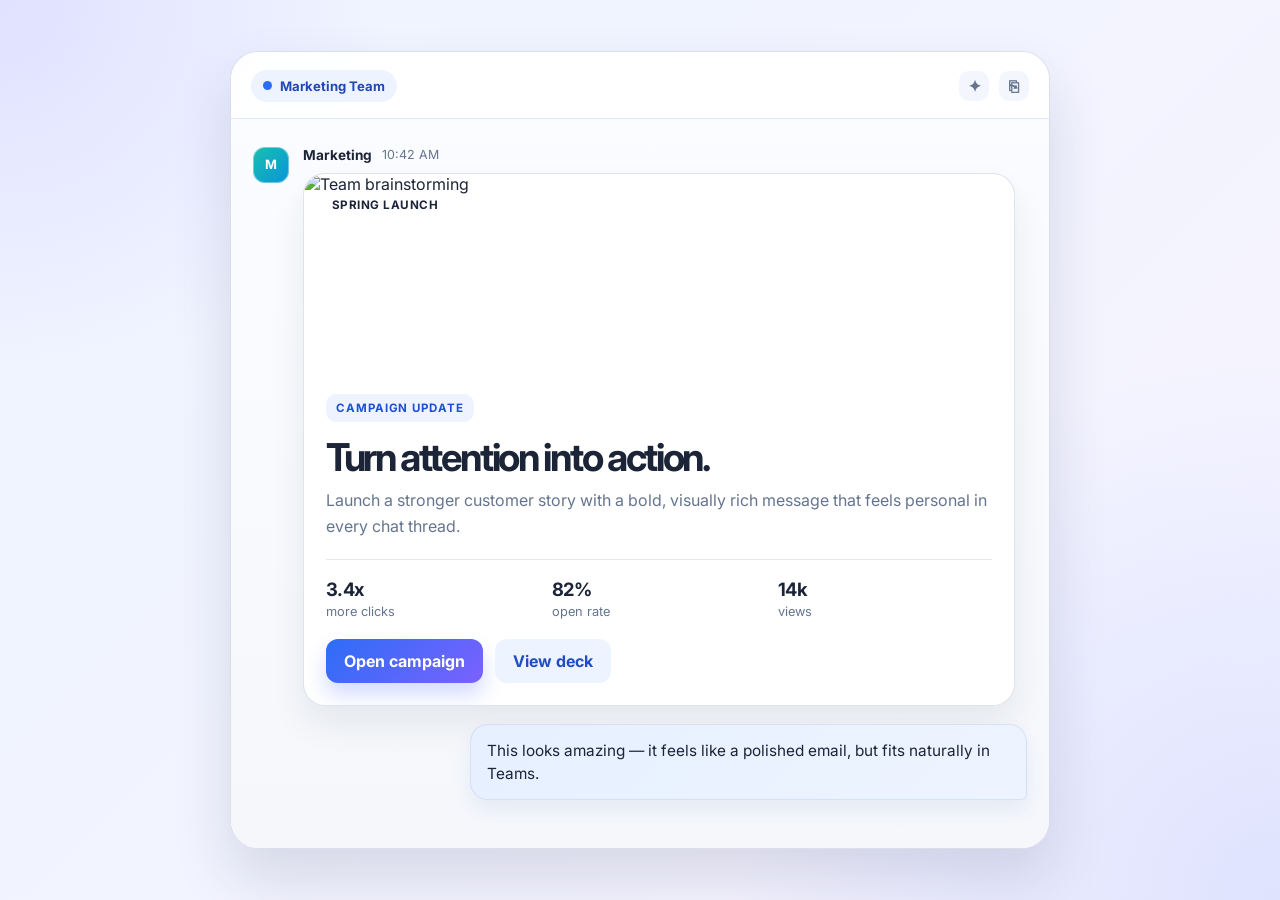
==== index.html @ 5046de09 "Add Teams-style campaign prototype" ====
<!DOCTYPE html>
<html lang="en">
  <head>
    <meta charset="UTF-8" />
    <meta name="viewport" content="width=device-width, initial-scale=1.0" />
    <title>Teams Campaign Prototype</title>
    <link rel="preconnect" href="https://fonts.googleapis.com" />
    <link rel="preconnect" href="https://fonts.gstatic.com" crossorigin />
    <link href="https://fonts.googleapis.com/css2?family=Inter:wght@400;500;600;700;800&display=swap" rel="stylesheet" />
    <link rel="stylesheet" href="styles.css" />
  </head>
  <body>
    <div class="page-shell">
      <div class="teams-window">
        <header class="teams-header">
          <div class="team-pill">
            <span class="dot blue"></span>
            Marketing Team
          </div>
          <div class="header-actions">
            <span class="mini-icon">✦</span>
            <span class="mini-icon">⎘</span>
          </div>
        </header>

        <div class="chat-thread">
          <div class="message incoming">
            <div class="avatar teal">M</div>
            <div class="message-content">
              <div class="name-row">
                <strong>Marketing</strong>
                <span>10:42 AM</span>
              </div>

              <div class="campaign-card">
                <div class="campaign-hero">
                  <div class="hero-badge">Spring launch</div>
                  <img src="https://images.unsplash.com/photo-1522202176988-66273c2fd55f?auto=format&fit=crop&w=1200&q=80" alt="Team brainstorming" />
                </div>

                <div class="campaign-body">
                  <div class="eyebrow">Campaign update</div>
                  <h1>Turn attention into action.</h1>
                  <p>
                    Launch a stronger customer story with a bold, visually rich message that feels personal in every chat thread.
                  </p>

                  <div class="stats-row">
                    <div>
                      <strong>3.4x</strong>
                      <span>more clicks</span>
                    </div>
                    <div>
                      <strong>82%</strong>
                      <span>open rate</span>
                    </div>
                    <div>
                      <strong>14k</strong>
                      <span>views</span>
                    </div>
                  </div>

                  <div class="cta-row">
                    <button class="primary">Open campaign</button>
                    <button class="secondary">View deck</button>
                  </div>
                </div>
              </div>
            </div>
          </div>

          <div class="message outgoing">
            <div class="message-content inline">
              <div class="bubble">
                This looks amazing — it feels like a polished email, but fits naturally in Teams.
              </div>
            </div>
          </div>
        </div>
      </div>
    </div>
  </body>
</html>
---- styles.css ----
:root {
  --bg-1: #eef5ff;
  --bg-2: #f7f3ff;
  --panel: #ffffff;
  --chat: #f5f7fb;
  --line: #dfe7f5;
  --text: #1c2438;
  --muted: #66758f;
  --blue: #2d6df6;
  --blue-2: #bfe0ff;
  --purple: #7b61ff;
  --teal: #17b7a5;
  --orange: #ffad4d;
  --shadow: 0 30px 60px rgba(32, 43, 84, 0.14);
}

* {
  box-sizing: border-box;
}

body {
  margin: 0;
  min-height: 100vh;
  display: grid;
  place-items: center;
  font-family: "Inter", sans-serif;
  background:
    radial-gradient(circle at top left, rgba(119, 85, 255, 0.12), transparent 25%),
    radial-gradient(circle at bottom right, rgba(45, 109, 246, 0.12), transparent 35%),
    linear-gradient(135deg, var(--bg-1), var(--bg-2));
  color: var(--text);
}

.page-shell {
  width: min(100%, 1100px);
  padding: 32px;
}

.teams-window {
  width: min(100%, 820px);
  margin: 0 auto;
  background: rgba(255, 255, 255, 0.72);
  backdrop-filter: blur(20px);
  border: 1px solid rgba(155, 169, 196, 0.35);
  border-radius: 28px;
  box-shadow: var(--shadow);
  overflow: hidden;
}

.teams-header {
  display: flex;
  align-items: center;
  justify-content: space-between;
  padding: 18px 20px 16px;
  border-bottom: 1px solid var(--line);
  background: rgba(255, 255, 255, 0.8);
}

.team-pill {
  display: inline-flex;
  align-items: center;
  gap: 8px;
  background: #edf3ff;
  color: #2247b7;
  font-weight: 700;
  font-size: 0.82rem;
  padding: 8px 12px;
  border-radius: 999px;
}

.dot {
  width: 9px;
  height: 9px;
  display: inline-block;
  border-radius: 50%;
}

.dot.blue { background: var(--blue); }

.header-actions {
  display: flex;
  gap: 10px;
  color: var(--muted);
}

.mini-icon {
  width: 30px;
  height: 30px;
  display: grid;
  place-items: center;
  border-radius: 10px;
  background: #f3f6fd;
  font-weight: 700;
}

.chat-thread {
  background: linear-gradient(180deg, #fbfcff, #f5f7fb);
  padding: 28px 22px 30px;
}

.message {
  display: flex;
  gap: 14px;
  align-items: flex-start;
  margin-bottom: 18px;
}

.message.outgoing {
  justify-content: flex-end;
}

.avatar {
  width: 36px;
  height: 36px;
  border-radius: 12px;
  display: grid;
  place-items: center;
  color: white;
  font-weight: 700;
  font-size: 0.8rem;
  box-shadow: inset 0 0 0 1px rgba(255,255,255,0.4);
}

.avatar.teal { background: linear-gradient(135deg, #19bfaf, #0895d9); }

.message-content {
  max-width: 92%;
}

.name-row {
  display: flex;
  align-items: center;
  gap: 10px;
  margin-bottom: 10px;
  font-size: 0.78rem;
  color: var(--muted);
}

.name-row strong {
  color: var(--text);
  font-size: 0.85rem;
}

.campaign-card {
  background: var(--panel);
  border-radius: 22px;
  border: 1px solid rgba(148, 164, 194, 0.3);
  overflow: hidden;
  box-shadow: 0 18px 35px rgba(27, 36, 52, 0.08);
}

.campaign-hero {
  position: relative;
  height: 200px;
  overflow: hidden;
}

.campaign-hero img {
  width: 100%;
  height: 100%;
  object-fit: cover;
  display: block;
}

.hero-badge {
  position: absolute;
  top: 16px;
  left: 16px;
  padding: 8px 12px;
  border-radius: 999px;
  background: rgba(255, 255, 255, 0.88);
  color: var(--text);
  font-size: 0.73rem;
  font-weight: 700;
  letter-spacing: 0.04em;
  text-transform: uppercase;
}

.campaign-body {
  padding: 20px 22px 22px;
}

.eyebrow {
  display: inline-block;
  background: #eef3ff;
  color: #1d4fd4;
  font-size: 0.72rem;
  font-weight: 700;
  letter-spacing: 0.08em;
  text-transform: uppercase;
  padding: 7px 10px;
  border-radius: 10px;
}

.campaign-body h1 {
  margin: 14px 0 10px;
  font-size: clamp(1.8rem, 3vw, 2.6rem);
  line-height: 1.1;
  letter-spacing: -0.06em;
}

.campaign-body p {
  margin: 0;
  font-size: 1rem;
  line-height: 1.6;
  color: var(--muted);
}

.stats-row {
  display: grid;
  grid-template-columns: repeat(3, minmax(0, 1fr));
  gap: 12px;
  margin-top: 20px;
  padding-top: 18px;
  border-top: 1px solid var(--line);
}

.stats-row div {
  display: flex;
  flex-direction: column;
  gap: 4px;
}

.stats-row strong {
  font-size: 1.15rem;
  letter-spacing: -0.04em;
}

.stats-row span {
  color: var(--muted);
  font-size: 0.8rem;
}

.cta-row {
  display: flex;
  gap: 12px;
  margin-top: 20px;
}

button {
  appearance: none;
  border: 0;
  border-radius: 12px;
  font: inherit;
  font-weight: 700;
  padding: 12px 18px;
  cursor: pointer;
  transition: transform 0.18s ease, box-shadow 0.18s ease;
}

button:hover {
  transform: translateY(-1px);
}

.primary {
  background: linear-gradient(135deg, var(--blue), var(--purple));
  color: white;
  box-shadow: 0 12px 20px rgba(80, 108, 255, 0.24);
}

.secondary {
  background: #eef4ff;
  color: #214bc7;
}

.message.outgoing .message-content.inline {
  max-width: 72%;
}

.bubble {
  display: inline-block;
  background: linear-gradient(135deg, #e6f0ff, #edf4ff);
  color: var(--text);
  border: 1px solid rgba(132, 153, 204, 0.2);
  border-radius: 18px 18px 6px 18px;
  padding: 14px 16px;
  font-size: 0.96rem;
  line-height: 1.5;
  box-shadow: 0 10px 20px rgba(43, 78, 160, 0.08);
}

@media (max-width: 700px) {
  .page-shell {
    padding: 16px;
  }

  .teams-window {
    border-radius: 20px;
  }

  .campaign-hero {
    height: 180px;
  }

  .campaign-body {
    padding: 18px 16px 18px;
  }

  .cta-row {
    flex-direction: column;
  }

  .stats-row {
    grid-template-columns: 1fr;
  }
}
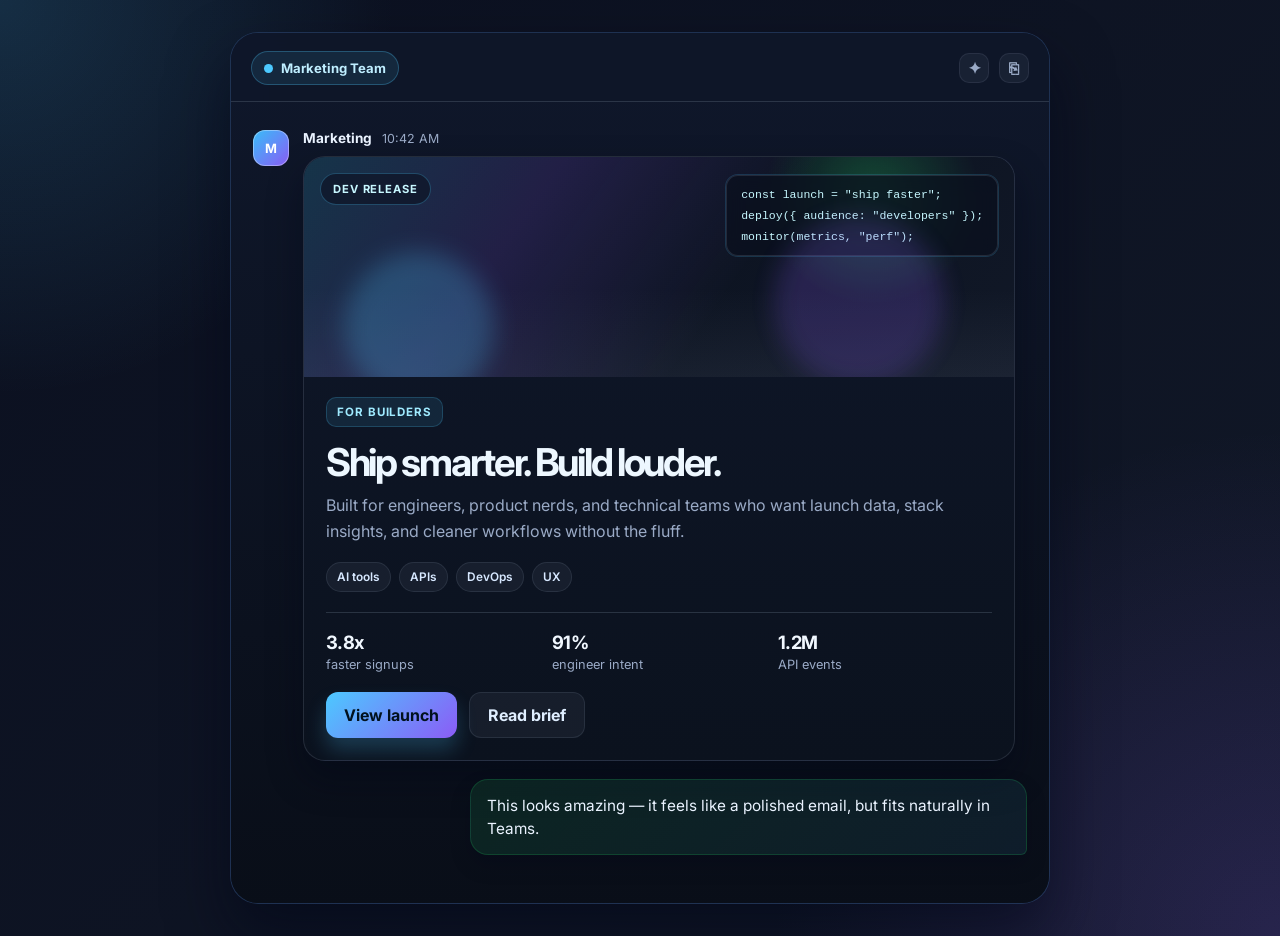
==== commit 22c0eda7: "Refine prototype for developer audience" ====
--- a/index.html
+++ b/index.html
@@ -34,35 +34,48 @@
 
               <div class="campaign-card">
                 <div class="campaign-hero">
-                  <div class="hero-badge">Spring launch</div>
-                  <img src="https://images.unsplash.com/photo-1522202176988-66273c2fd55f?auto=format&fit=crop&w=1200&q=80" alt="Team brainstorming" />
+                  <div class="hero-badge">dev release</div>
+                  <div class="code-overlay">
+                    <span class="code-line">const launch = "ship faster";</span>
+                    <span class="code-line">deploy({ audience: "developers" });</span>
+                    <span class="code-line">monitor(metrics, "perf");</span>
+                  </div>
+                  <div class="glow-orb orb-one"></div>
+                  <div class="glow-orb orb-two"></div>
                 </div>
 
                 <div class="campaign-body">
-                  <div class="eyebrow">Campaign update</div>
-                  <h1>Turn attention into action.</h1>
+                  <div class="eyebrow">for builders</div>
+                  <h1>Ship smarter. Build louder.</h1>
                   <p>
-                    Launch a stronger customer story with a bold, visually rich message that feels personal in every chat thread.
+                    Built for engineers, product nerds, and technical teams who want launch data, stack insights, and cleaner workflows without the fluff.
                   </p>
+
+                  <div class="tag-row">
+                    <span>AI tools</span>
+                    <span>APIs</span>
+                    <span>DevOps</span>
+                    <span>UX</span>
+                  </div>
 
                   <div class="stats-row">
                     <div>
-                      <strong>3.4x</strong>
-                      <span>more clicks</span>
+                      <strong>3.8x</strong>
+                      <span>faster signups</span>
                     </div>
                     <div>
-                      <strong>82%</strong>
-                      <span>open rate</span>
+                      <strong>91%</strong>
+                      <span>engineer intent</span>
                     </div>
                     <div>
-                      <strong>14k</strong>
-                      <span>views</span>
+                      <strong>1.2M</strong>
+                      <span>API events</span>
                     </div>
                   </div>
 
                   <div class="cta-row">
-                    <button class="primary">Open campaign</button>
-                    <button class="secondary">View deck</button>
+                    <button class="primary">View launch</button>
+                    <button class="secondary">Read brief</button>
                   </div>
                 </div>
               </div>
--- a/styles.css
+++ b/styles.css
@@ -1,17 +1,18 @@
 :root {
-  --bg-1: #eef5ff;
-  --bg-2: #f7f3ff;
-  --panel: #ffffff;
-  --chat: #f5f7fb;
-  --line: #dfe7f5;
-  --text: #1c2438;
-  --muted: #66758f;
-  --blue: #2d6df6;
-  --blue-2: #bfe0ff;
-  --purple: #7b61ff;
-  --teal: #17b7a5;
-  --orange: #ffad4d;
-  --shadow: 0 30px 60px rgba(32, 43, 84, 0.14);
+  --bg-1: #0b1020;
+  --bg-2: #111827;
+  --panel: #101827;
+  --panel-alt: #0d1527;
+  --chat: #0b1220;
+  --line: rgba(148, 163, 184, 0.22);
+  --text: #eaf3ff;
+  --muted: #9aaac6;
+  --blue: #4cc9ff;
+  --cyan: #6ee7ff;
+  --purple: #8b5cf6;
+  --green: #22c55e;
+  --orange: #ffb454;
+  --shadow: 0 30px 60px rgba(2, 6, 23, 0.55);
 }
 
 * {
@@ -25,8 +26,8 @@
   place-items: center;
   font-family: "Inter", sans-serif;
   background:
-    radial-gradient(circle at top left, rgba(119, 85, 255, 0.12), transparent 25%),
-    radial-gradient(circle at bottom right, rgba(45, 109, 246, 0.12), transparent 35%),
+    radial-gradient(circle at top left, rgba(76, 201, 255, 0.16), transparent 25%),
+    radial-gradient(circle at bottom right, rgba(139, 92, 246, 0.18), transparent 32%),
     linear-gradient(135deg, var(--bg-1), var(--bg-2));
   color: var(--text);
 }
@@ -39,9 +40,9 @@
 .teams-window {
   width: min(100%, 820px);
   margin: 0 auto;
-  background: rgba(255, 255, 255, 0.72);
+  background: rgba(15, 23, 42, 0.82);
   backdrop-filter: blur(20px);
-  border: 1px solid rgba(155, 169, 196, 0.35);
+  border: 1px solid rgba(96, 165, 250, 0.2);
   border-radius: 28px;
   box-shadow: var(--shadow);
   overflow: hidden;
@@ -53,15 +54,16 @@
   justify-content: space-between;
   padding: 18px 20px 16px;
   border-bottom: 1px solid var(--line);
-  background: rgba(255, 255, 255, 0.8);
+  background: rgba(15, 23, 42, 0.9);
 }
 
 .team-pill {
   display: inline-flex;
   align-items: center;
   gap: 8px;
-  background: #edf3ff;
-  color: #2247b7;
+  background: rgba(76, 201, 255, 0.1);
+  border: 1px solid rgba(76, 201, 255, 0.28);
+  color: #bfeeff;
   font-weight: 700;
   font-size: 0.82rem;
   padding: 8px 12px;
@@ -89,12 +91,13 @@
   display: grid;
   place-items: center;
   border-radius: 10px;
-  background: #f3f6fd;
+  background: rgba(148, 163, 184, 0.08);
+  border: 1px solid rgba(148, 163, 184, 0.12);
   font-weight: 700;
 }
 
 .chat-thread {
-  background: linear-gradient(180deg, #fbfcff, #f5f7fb);
+  background: linear-gradient(180deg, rgba(15, 23, 42, 0.92), rgba(9, 14, 24, 0.98));
   padding: 28px 22px 30px;
 }
 
@@ -118,10 +121,9 @@
   color: white;
   font-weight: 700;
   font-size: 0.8rem;
-  box-shadow: inset 0 0 0 1px rgba(255,255,255,0.4);
-}
-
-.avatar.teal { background: linear-gradient(135deg, #19bfaf, #0895d9); }
+  background: linear-gradient(135deg, #38bdf8, #8b5cf6);
+  box-shadow: inset 0 0 0 1px rgba(255,255,255,0.35);
+}
 
 .message-content {
   max-width: 92%;
@@ -142,37 +144,87 @@
 }
 
 .campaign-card {
-  background: var(--panel);
+  background: linear-gradient(180deg, rgba(15, 23, 42, 0.98), rgba(11, 18, 30, 1));
   border-radius: 22px;
-  border: 1px solid rgba(148, 164, 194, 0.3);
+  border: 1px solid rgba(148, 163, 184, 0.18);
   overflow: hidden;
-  box-shadow: 0 18px 35px rgba(27, 36, 52, 0.08);
+  box-shadow: 0 18px 35px rgba(2, 6, 23, 0.45);
 }
 
 .campaign-hero {
   position: relative;
-  height: 200px;
+  height: 220px;
   overflow: hidden;
-}
-
-.campaign-hero img {
-  width: 100%;
-  height: 100%;
-  object-fit: cover;
-  display: block;
+  background: linear-gradient(135deg, rgba(8, 15, 28, 1), rgba(17, 24, 39, 1));
+}
+
+.campaign-hero::before {
+  content: "";
+  position: absolute;
+  inset: 0;
+  background:
+    linear-gradient(125deg, rgba(76, 201, 255, 0.2), rgba(139, 92, 246, 0.18), transparent 60%),
+    radial-gradient(circle at 80% 18%, rgba(34, 197, 94, 0.3), transparent 18%),
+    linear-gradient(transparent 0 60%, rgba(148, 163, 184, 0.08));
+}
+
+.code-overlay {
+  position: absolute;
+  inset: 18px 16px auto auto;
+  display: flex;
+  flex-direction: column;
+  gap: 8px;
+  padding: 12px 14px;
+  border-radius: 12px;
+  background: rgba(11, 16, 30, 0.72);
+  border: 1px solid rgba(148, 163, 184, 0.18);
+  box-shadow: 0 0 0 1px rgba(76, 201, 255, 0.18);
+  backdrop-filter: blur(10px);
+}
+
+.code-line {
+  font-family: "SFMono-Regular", Consolas, "Liberation Mono", monospace;
+  font-size: 0.72rem;
+  color: #c7f8ff;
+  white-space: nowrap;
+}
+
+.glow-orb {
+  position: absolute;
+  border-radius: 50%;
+  filter: blur(12px);
+  opacity: 0.85;
+}
+
+.orb-one {
+  width: 150px;
+  height: 150px;
+  background: rgba(76, 201, 255, 0.28);
+  left: 40px;
+  bottom: -25px;
+}
+
+.orb-two {
+  width: 170px;
+  height: 170px;
+  background: rgba(139, 92, 246, 0.24);
+  right: 70px;
+  bottom: -10px;
 }
 
 .hero-badge {
   position: absolute;
   top: 16px;
   left: 16px;
+  z-index: 2;
   padding: 8px 12px;
   border-radius: 999px;
-  background: rgba(255, 255, 255, 0.88);
-  color: var(--text);
-  font-size: 0.73rem;
-  font-weight: 700;
-  letter-spacing: 0.04em;
+  background: rgba(15, 23, 42, 0.8);
+  border: 1px solid rgba(76, 201, 255, 0.28);
+  color: #c7f7ff;
+  font-size: 0.7rem;
+  font-weight: 700;
+  letter-spacing: 0.08em;
   text-transform: uppercase;
 }
 
@@ -182,8 +234,9 @@
 
 .eyebrow {
   display: inline-block;
-  background: #eef3ff;
-  color: #1d4fd4;
+  background: rgba(76, 201, 255, 0.1);
+  border: 1px solid rgba(76, 201, 255, 0.2);
+  color: #9feaff;
   font-size: 0.72rem;
   font-weight: 700;
   letter-spacing: 0.08em;
@@ -194,9 +247,10 @@
 
 .campaign-body h1 {
   margin: 14px 0 10px;
-  font-size: clamp(1.8rem, 3vw, 2.6rem);
+  font-size: clamp(1.9rem, 3vw, 2.7rem);
   line-height: 1.1;
   letter-spacing: -0.06em;
+  color: #edf7ff;
 }
 
 .campaign-body p {
@@ -204,6 +258,23 @@
   font-size: 1rem;
   line-height: 1.6;
   color: var(--muted);
+}
+
+.tag-row {
+  display: flex;
+  flex-wrap: wrap;
+  gap: 8px;
+  margin-top: 18px;
+}
+
+.tag-row span {
+  padding: 7px 10px;
+  border-radius: 999px;
+  background: rgba(148, 163, 184, 0.08);
+  border: 1px solid rgba(148, 163, 184, 0.14);
+  color: #d7e8ff;
+  font-size: 0.74rem;
+  font-weight: 600;
 }
 
 .stats-row {
@@ -224,6 +295,7 @@
 .stats-row strong {
   font-size: 1.15rem;
   letter-spacing: -0.04em;
+  color: #f1f8ff;
 }
 
 .stats-row span {
@@ -254,13 +326,14 @@
 
 .primary {
   background: linear-gradient(135deg, var(--blue), var(--purple));
-  color: white;
-  box-shadow: 0 12px 20px rgba(80, 108, 255, 0.24);
+  color: #01111d;
+  box-shadow: 0 12px 20px rgba(76, 201, 255, 0.22);
 }
 
 .secondary {
-  background: #eef4ff;
-  color: #214bc7;
+  background: rgba(148, 163, 184, 0.08);
+  border: 1px solid rgba(148, 163, 184, 0.14);
+  color: #dfeeff;
 }
 
 .message.outgoing .message-content.inline {
@@ -269,14 +342,14 @@
 
 .bubble {
   display: inline-block;
-  background: linear-gradient(135deg, #e6f0ff, #edf4ff);
+  background: linear-gradient(135deg, rgba(34, 197, 94, 0.12), rgba(76, 201, 255, 0.08));
   color: var(--text);
-  border: 1px solid rgba(132, 153, 204, 0.2);
+  border: 1px solid rgba(34, 197, 94, 0.2);
   border-radius: 18px 18px 6px 18px;
   padding: 14px 16px;
   font-size: 0.96rem;
   line-height: 1.5;
-  box-shadow: 0 10px 20px rgba(43, 78, 160, 0.08);
+  box-shadow: 0 10px 20px rgba(2, 6, 23, 0.24);
 }
 
 @media (max-width: 700px) {
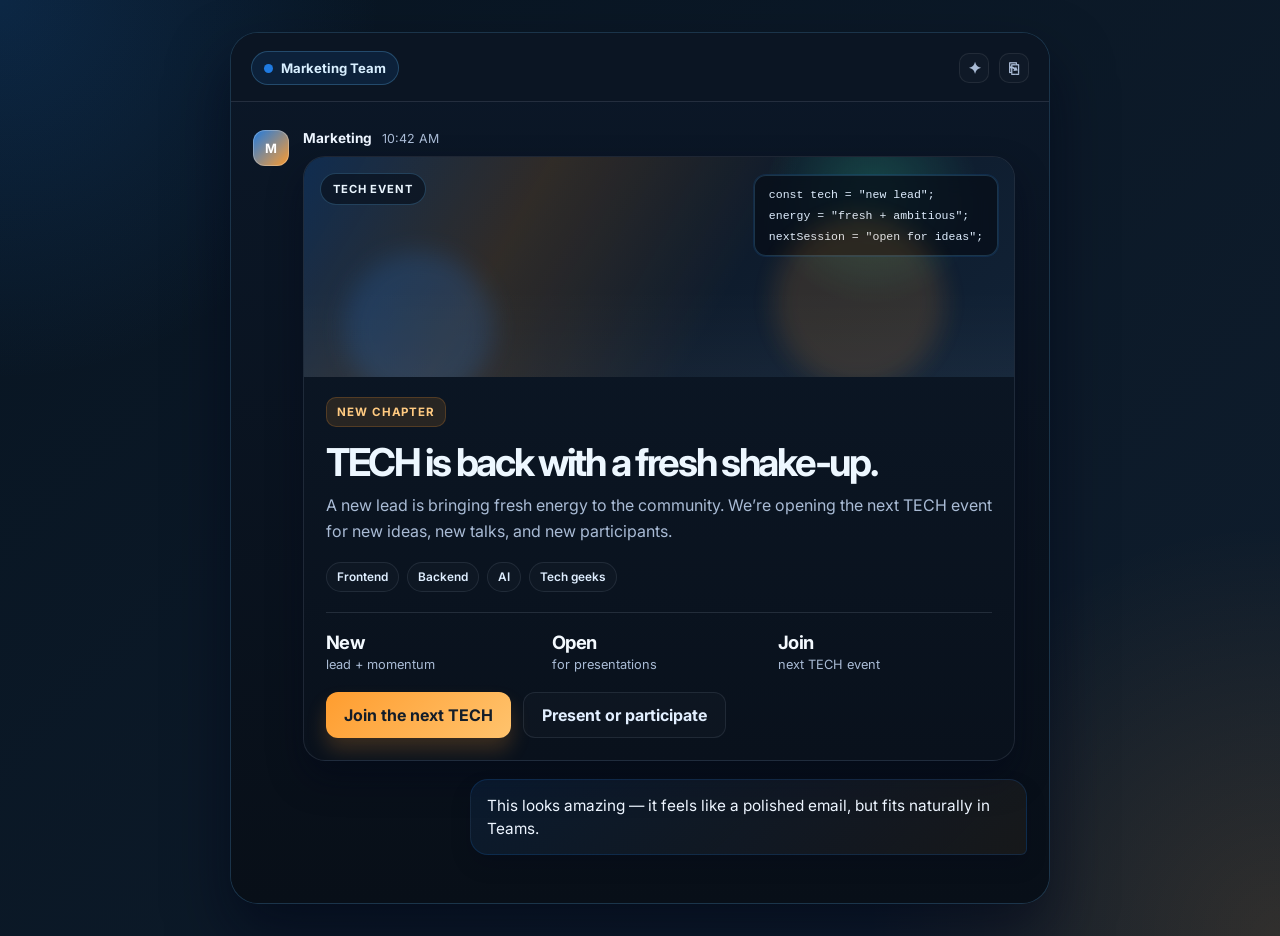
==== commit 23b5c900: "Update TECH event announcement prototype" ====
--- a/index.html
+++ b/index.html
@@ -34,48 +34,48 @@
 
               <div class="campaign-card">
                 <div class="campaign-hero">
-                  <div class="hero-badge">dev release</div>
+                  <div class="hero-badge">TECH event</div>
                   <div class="code-overlay">
-                    <span class="code-line">const launch = "ship faster";</span>
-                    <span class="code-line">deploy({ audience: "developers" });</span>
-                    <span class="code-line">monitor(metrics, "perf");</span>
+                    <span class="code-line">const tech = "new lead";</span>
+                    <span class="code-line">energy = "fresh + ambitious";</span>
+                    <span class="code-line">nextSession = "open for ideas";</span>
                   </div>
                   <div class="glow-orb orb-one"></div>
                   <div class="glow-orb orb-two"></div>
                 </div>
 
                 <div class="campaign-body">
-                  <div class="eyebrow">for builders</div>
-                  <h1>Ship smarter. Build louder.</h1>
+                  <div class="eyebrow">new chapter</div>
+                  <h1>TECH is back with a fresh shake-up.</h1>
                   <p>
-                    Built for engineers, product nerds, and technical teams who want launch data, stack insights, and cleaner workflows without the fluff.
+                    A new lead is bringing fresh energy to the community. We’re opening the next TECH event for new ideas, new talks, and new participants.
                   </p>
 
                   <div class="tag-row">
-                    <span>AI tools</span>
-                    <span>APIs</span>
-                    <span>DevOps</span>
-                    <span>UX</span>
+                    <span>Frontend</span>
+                    <span>Backend</span>
+                    <span>AI</span>
+                    <span>Tech geeks</span>
                   </div>
 
                   <div class="stats-row">
                     <div>
-                      <strong>3.8x</strong>
-                      <span>faster signups</span>
+                      <strong>New</strong>
+                      <span>lead + momentum</span>
                     </div>
                     <div>
-                      <strong>91%</strong>
-                      <span>engineer intent</span>
+                      <strong>Open</strong>
+                      <span>for presentations</span>
                     </div>
                     <div>
-                      <strong>1.2M</strong>
-                      <span>API events</span>
+                      <strong>Join</strong>
+                      <span>next TECH event</span>
                     </div>
                   </div>
 
                   <div class="cta-row">
-                    <button class="primary">View launch</button>
-                    <button class="secondary">Read brief</button>
+                    <button class="primary">Join the next TECH</button>
+                    <button class="secondary">Present or participate</button>
                   </div>
                 </div>
               </div>
--- a/styles.css
+++ b/styles.css
@@ -1,18 +1,19 @@
 :root {
-  --bg-1: #0b1020;
-  --bg-2: #111827;
-  --panel: #101827;
-  --panel-alt: #0d1527;
-  --chat: #0b1220;
-  --line: rgba(148, 163, 184, 0.22);
-  --text: #eaf3ff;
-  --muted: #9aaac6;
-  --blue: #4cc9ff;
-  --cyan: #6ee7ff;
-  --purple: #8b5cf6;
-  --green: #22c55e;
-  --orange: #ffb454;
-  --shadow: 0 30px 60px rgba(2, 6, 23, 0.55);
+  --bg-1: #081522;
+  --bg-2: #0f1d2d;
+  --panel: #0b1727;
+  --panel-alt: #112236;
+  --chat: #0a1422;
+  --line: rgba(148, 163, 184, 0.18);
+  --text: #edf5ff;
+  --muted: #a9bbd5;
+  --blue: #1f7ae0;
+  --blue-soft: #69c5ff;
+  --orange: #ff9d2f;
+  --orange-soft: #ffc36d;
+  --purple: #5a7bff;
+  --green: #32d29a;
+  --shadow: 0 30px 60px rgba(2, 6, 23, 0.58);
 }
 
 * {
@@ -26,8 +27,8 @@
   place-items: center;
   font-family: "Inter", sans-serif;
   background:
-    radial-gradient(circle at top left, rgba(76, 201, 255, 0.16), transparent 25%),
-    radial-gradient(circle at bottom right, rgba(139, 92, 246, 0.18), transparent 32%),
+    radial-gradient(circle at top left, rgba(31, 122, 224, 0.18), transparent 24%),
+    radial-gradient(circle at bottom right, rgba(255, 157, 47, 0.14), transparent 26%),
     linear-gradient(135deg, var(--bg-1), var(--bg-2));
   color: var(--text);
 }
@@ -40,9 +41,9 @@
 .teams-window {
   width: min(100%, 820px);
   margin: 0 auto;
-  background: rgba(15, 23, 42, 0.82);
+  background: rgba(10, 20, 34, 0.86);
   backdrop-filter: blur(20px);
-  border: 1px solid rgba(96, 165, 250, 0.2);
+  border: 1px solid rgba(105, 197, 255, 0.18);
   border-radius: 28px;
   box-shadow: var(--shadow);
   overflow: hidden;
@@ -54,16 +55,16 @@
   justify-content: space-between;
   padding: 18px 20px 16px;
   border-bottom: 1px solid var(--line);
-  background: rgba(15, 23, 42, 0.9);
+  background: rgba(12, 22, 36, 0.9);
 }
 
 .team-pill {
   display: inline-flex;
   align-items: center;
   gap: 8px;
-  background: rgba(76, 201, 255, 0.1);
-  border: 1px solid rgba(76, 201, 255, 0.28);
-  color: #bfeeff;
+  background: rgba(31, 122, 224, 0.12);
+  border: 1px solid rgba(105, 197, 255, 0.25);
+  color: #d8efff;
   font-weight: 700;
   font-size: 0.82rem;
   padding: 8px 12px;
@@ -91,13 +92,13 @@
   display: grid;
   place-items: center;
   border-radius: 10px;
-  background: rgba(148, 163, 184, 0.08);
-  border: 1px solid rgba(148, 163, 184, 0.12);
+  background: rgba(255, 255, 255, 0.02);
+  border: 1px solid rgba(255, 255, 255, 0.08);
   font-weight: 700;
 }
 
 .chat-thread {
-  background: linear-gradient(180deg, rgba(15, 23, 42, 0.92), rgba(9, 14, 24, 0.98));
+  background: linear-gradient(180deg, rgba(11, 23, 39, 0.94), rgba(8, 15, 24, 1));
   padding: 28px 22px 30px;
 }
 
@@ -121,8 +122,8 @@
   color: white;
   font-weight: 700;
   font-size: 0.8rem;
-  background: linear-gradient(135deg, #38bdf8, #8b5cf6);
-  box-shadow: inset 0 0 0 1px rgba(255,255,255,0.35);
+  background: linear-gradient(135deg, var(--blue), var(--orange));
+  box-shadow: inset 0 0 0 1px rgba(255,255,255,0.25);
 }
 
 .message-content {
@@ -144,18 +145,18 @@
 }
 
 .campaign-card {
-  background: linear-gradient(180deg, rgba(15, 23, 42, 0.98), rgba(11, 18, 30, 1));
+  background: linear-gradient(180deg, rgba(12, 24, 39, 1), rgba(9, 17, 28, 1));
   border-radius: 22px;
-  border: 1px solid rgba(148, 163, 184, 0.18);
+  border: 1px solid rgba(148, 163, 184, 0.15);
   overflow: hidden;
-  box-shadow: 0 18px 35px rgba(2, 6, 23, 0.45);
+  box-shadow: 0 18px 35px rgba(2, 6, 23, 0.46);
 }
 
 .campaign-hero {
   position: relative;
   height: 220px;
   overflow: hidden;
-  background: linear-gradient(135deg, rgba(8, 15, 28, 1), rgba(17, 24, 39, 1));
+  background: linear-gradient(135deg, rgba(10, 19, 32, 1), rgba(17, 34, 54, 1));
 }
 
 .campaign-hero::before {
@@ -163,9 +164,9 @@
   position: absolute;
   inset: 0;
   background:
-    linear-gradient(125deg, rgba(76, 201, 255, 0.2), rgba(139, 92, 246, 0.18), transparent 60%),
-    radial-gradient(circle at 80% 18%, rgba(34, 197, 94, 0.3), transparent 18%),
-    linear-gradient(transparent 0 60%, rgba(148, 163, 184, 0.08));
+    linear-gradient(120deg, rgba(31, 122, 224, 0.25), rgba(255, 157, 47, 0.15), transparent 60%),
+    radial-gradient(circle at 80% 18%, rgba(50, 210, 154, 0.24), transparent 18%),
+    linear-gradient(transparent 0 60%, rgba(255,255,255,0.03));
 }
 
 .code-overlay {
@@ -176,16 +177,16 @@
   gap: 8px;
   padding: 12px 14px;
   border-radius: 12px;
-  background: rgba(11, 16, 30, 0.72);
-  border: 1px solid rgba(148, 163, 184, 0.18);
-  box-shadow: 0 0 0 1px rgba(76, 201, 255, 0.18);
+  background: rgba(7, 14, 24, 0.76);
+  border: 1px solid rgba(105, 197, 255, 0.2);
+  box-shadow: 0 0 0 1px rgba(31, 122, 224, 0.15);
   backdrop-filter: blur(10px);
 }
 
 .code-line {
   font-family: "SFMono-Regular", Consolas, "Liberation Mono", monospace;
   font-size: 0.72rem;
-  color: #c7f8ff;
+  color: #dfeeff;
   white-space: nowrap;
 }
 
@@ -193,13 +194,13 @@
   position: absolute;
   border-radius: 50%;
   filter: blur(12px);
-  opacity: 0.85;
+  opacity: 0.8;
 }
 
 .orb-one {
   width: 150px;
   height: 150px;
-  background: rgba(76, 201, 255, 0.28);
+  background: rgba(31, 122, 224, 0.26);
   left: 40px;
   bottom: -25px;
 }
@@ -207,7 +208,7 @@
 .orb-two {
   width: 170px;
   height: 170px;
-  background: rgba(139, 92, 246, 0.24);
+  background: rgba(255, 157, 47, 0.18);
   right: 70px;
   bottom: -10px;
 }
@@ -219,9 +220,9 @@
   z-index: 2;
   padding: 8px 12px;
   border-radius: 999px;
-  background: rgba(15, 23, 42, 0.8);
-  border: 1px solid rgba(76, 201, 255, 0.28);
-  color: #c7f7ff;
+  background: rgba(10, 20, 34, 0.8);
+  border: 1px solid rgba(105, 197, 255, 0.24);
+  color: #ebf6ff;
   font-size: 0.7rem;
   font-weight: 700;
   letter-spacing: 0.08em;
@@ -234,9 +235,9 @@
 
 .eyebrow {
   display: inline-block;
-  background: rgba(76, 201, 255, 0.1);
-  border: 1px solid rgba(76, 201, 255, 0.2);
-  color: #9feaff;
+  background: rgba(255, 157, 47, 0.12);
+  border: 1px solid rgba(255, 157, 47, 0.2);
+  color: #ffca81;
   font-size: 0.72rem;
   font-weight: 700;
   letter-spacing: 0.08em;
@@ -270,9 +271,9 @@
 .tag-row span {
   padding: 7px 10px;
   border-radius: 999px;
-  background: rgba(148, 163, 184, 0.08);
+  background: rgba(255, 255, 255, 0.02);
   border: 1px solid rgba(148, 163, 184, 0.14);
-  color: #d7e8ff;
+  color: #dfeeff;
   font-size: 0.74rem;
   font-weight: 600;
 }
@@ -295,7 +296,7 @@
 .stats-row strong {
   font-size: 1.15rem;
   letter-spacing: -0.04em;
-  color: #f1f8ff;
+  color: #f4faff;
 }
 
 .stats-row span {
@@ -325,15 +326,15 @@
 }
 
 .primary {
-  background: linear-gradient(135deg, var(--blue), var(--purple));
-  color: #01111d;
-  box-shadow: 0 12px 20px rgba(76, 201, 255, 0.22);
+  background: linear-gradient(135deg, var(--orange), var(--orange-soft));
+  color: #131d29;
+  box-shadow: 0 12px 20px rgba(255, 157, 47, 0.2);
 }
 
 .secondary {
-  background: rgba(148, 163, 184, 0.08);
+  background: rgba(255, 255, 255, 0.02);
   border: 1px solid rgba(148, 163, 184, 0.14);
-  color: #dfeeff;
+  color: #e2efff;
 }
 
 .message.outgoing .message-content.inline {
@@ -342,14 +343,14 @@
 
 .bubble {
   display: inline-block;
-  background: linear-gradient(135deg, rgba(34, 197, 94, 0.12), rgba(76, 201, 255, 0.08));
+  background: linear-gradient(135deg, rgba(31, 122, 224, 0.1), rgba(255, 157, 47, 0.06));
   color: var(--text);
-  border: 1px solid rgba(34, 197, 94, 0.2);
+  border: 1px solid rgba(31, 122, 224, 0.18);
   border-radius: 18px 18px 6px 18px;
   padding: 14px 16px;
   font-size: 0.96rem;
   line-height: 1.5;
-  box-shadow: 0 10px 20px rgba(2, 6, 23, 0.24);
+  box-shadow: 0 10px 20px rgba(2, 6, 23, 0.2);
 }
 
 @media (max-width: 700px) {
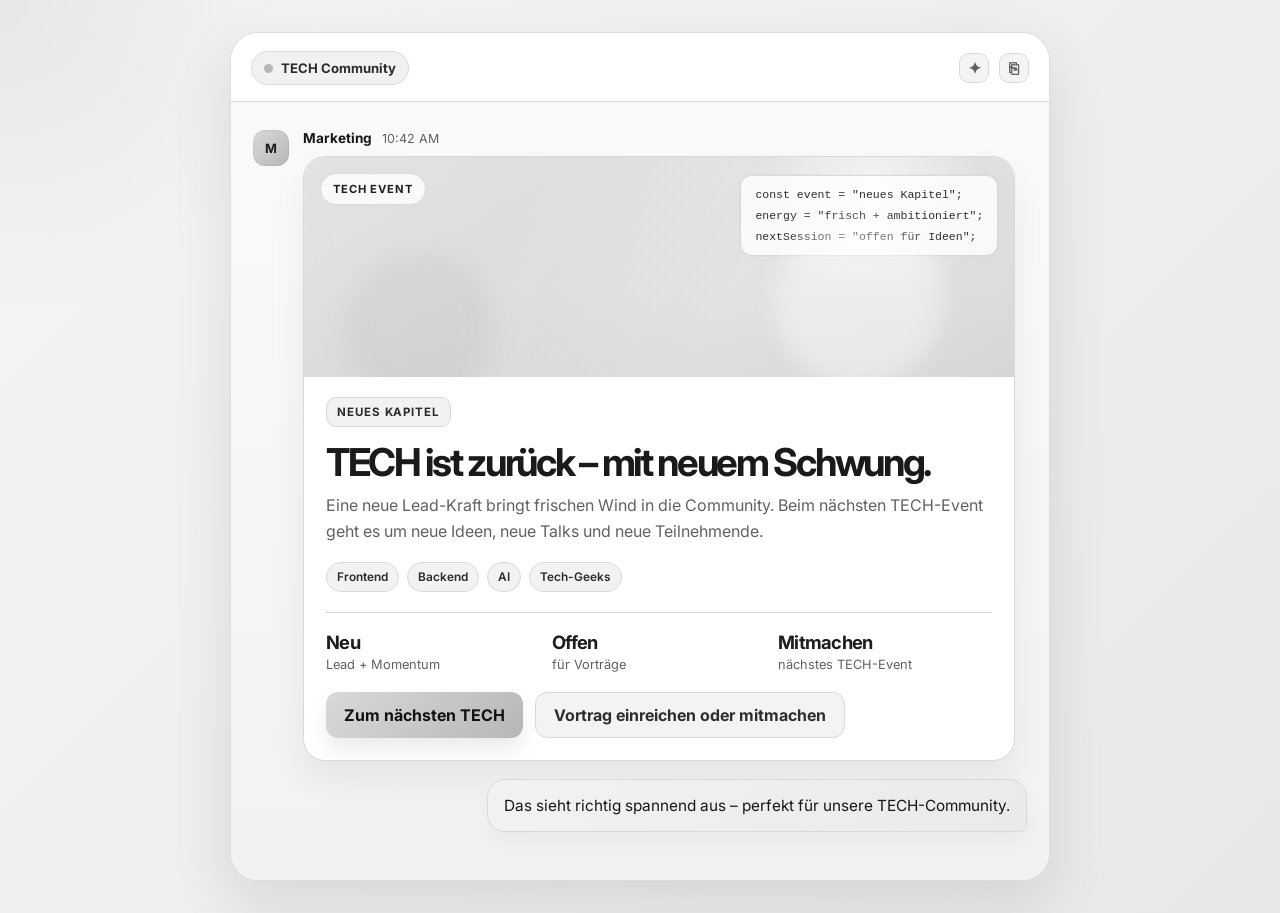
==== commit a5f40476: "German TECH announcement and brand palette update" ====
--- a/index.html
+++ b/index.html
@@ -1,9 +1,9 @@
 <!DOCTYPE html>
-<html lang="en">
+<html lang="de">
   <head>
     <meta charset="UTF-8" />
     <meta name="viewport" content="width=device-width, initial-scale=1.0" />
-    <title>Teams Campaign Prototype</title>
+    <title>TECH Event Kampagne</title>
     <link rel="preconnect" href="https://fonts.googleapis.com" />
     <link rel="preconnect" href="https://fonts.gstatic.com" crossorigin />
     <link href="https://fonts.googleapis.com/css2?family=Inter:wght@400;500;600;700;800&display=swap" rel="stylesheet" />
@@ -15,7 +15,7 @@
         <header class="teams-header">
           <div class="team-pill">
             <span class="dot blue"></span>
-            Marketing Team
+            TECH Community
           </div>
           <div class="header-actions">
             <span class="mini-icon">✦</span>
@@ -34,48 +34,48 @@
 
               <div class="campaign-card">
                 <div class="campaign-hero">
-                  <div class="hero-badge">TECH event</div>
+                  <div class="hero-badge">TECH Event</div>
                   <div class="code-overlay">
-                    <span class="code-line">const tech = "new lead";</span>
-                    <span class="code-line">energy = "fresh + ambitious";</span>
-                    <span class="code-line">nextSession = "open for ideas";</span>
+                    <span class="code-line">const event = "neues Kapitel";</span>
+                    <span class="code-line">energy = "frisch + ambitioniert";</span>
+                    <span class="code-line">nextSession = "offen für Ideen";</span>
                   </div>
                   <div class="glow-orb orb-one"></div>
                   <div class="glow-orb orb-two"></div>
                 </div>
 
                 <div class="campaign-body">
-                  <div class="eyebrow">new chapter</div>
-                  <h1>TECH is back with a fresh shake-up.</h1>
+                  <div class="eyebrow">neues Kapitel</div>
+                  <h1>TECH ist zurück – mit neuem Schwung.</h1>
                   <p>
-                    A new lead is bringing fresh energy to the community. We’re opening the next TECH event for new ideas, new talks, and new participants.
+                    Eine neue Lead-Kraft bringt frischen Wind in die Community. Beim nächsten TECH-Event geht es um neue Ideen, neue Talks und neue Teilnehmende.
                   </p>
 
                   <div class="tag-row">
                     <span>Frontend</span>
                     <span>Backend</span>
                     <span>AI</span>
-                    <span>Tech geeks</span>
+                    <span>Tech-Geeks</span>
                   </div>
 
                   <div class="stats-row">
                     <div>
-                      <strong>New</strong>
-                      <span>lead + momentum</span>
+                      <strong>Neu</strong>
+                      <span>Lead + Momentum</span>
                     </div>
                     <div>
-                      <strong>Open</strong>
-                      <span>for presentations</span>
+                      <strong>Offen</strong>
+                      <span>für Vorträge</span>
                     </div>
                     <div>
-                      <strong>Join</strong>
-                      <span>next TECH event</span>
+                      <strong>Mitmachen</strong>
+                      <span>nächstes TECH-Event</span>
                     </div>
                   </div>
 
                   <div class="cta-row">
-                    <button class="primary">Join the next TECH</button>
-                    <button class="secondary">Present or participate</button>
+                    <button class="primary">Zum nächsten TECH</button>
+                    <button class="secondary">Vortrag einreichen oder mitmachen</button>
                   </div>
                 </div>
               </div>
@@ -85,7 +85,7 @@
           <div class="message outgoing">
             <div class="message-content inline">
               <div class="bubble">
-                This looks amazing — it feels like a polished email, but fits naturally in Teams.
+                Das sieht richtig spannend aus – perfekt für unsere TECH-Community.
               </div>
             </div>
           </div>
--- a/styles.css
+++ b/styles.css
@@ -1,19 +1,15 @@
 :root {
-  --bg-1: #081522;
-  --bg-2: #0f1d2d;
-  --panel: #0b1727;
-  --panel-alt: #112236;
-  --chat: #0a1422;
-  --line: rgba(148, 163, 184, 0.18);
-  --text: #edf5ff;
-  --muted: #a9bbd5;
-  --blue: #1f7ae0;
-  --blue-soft: #69c5ff;
-  --orange: #ff9d2f;
-  --orange-soft: #ffc36d;
-  --purple: #5a7bff;
-  --green: #32d29a;
-  --shadow: 0 30px 60px rgba(2, 6, 23, 0.58);
+  --bg-1: #f5f5f5;
+  --bg-2: #e8e8e8;
+  --panel: #ffffff;
+  --panel-alt: #f3f3f3;
+  --chat: #f7f7f7;
+  --line: #d9d9d9;
+  --text: #171717;
+  --muted: #616161;
+  --soft: #b7b7b7;
+  --accent: #d8d8d8;
+  --shadow: 0 24px 60px rgba(21, 21, 21, 0.10);
 }
 
 * {
@@ -27,8 +23,7 @@
   place-items: center;
   font-family: "Inter", sans-serif;
   background:
-    radial-gradient(circle at top left, rgba(31, 122, 224, 0.18), transparent 24%),
-    radial-gradient(circle at bottom right, rgba(255, 157, 47, 0.14), transparent 26%),
+    radial-gradient(circle at top left, rgba(183, 183, 183, 0.22), transparent 20%),
     linear-gradient(135deg, var(--bg-1), var(--bg-2));
   color: var(--text);
 }
@@ -41,9 +36,9 @@
 .teams-window {
   width: min(100%, 820px);
   margin: 0 auto;
-  background: rgba(10, 20, 34, 0.86);
-  backdrop-filter: blur(20px);
-  border: 1px solid rgba(105, 197, 255, 0.18);
+  background: rgba(255, 255, 255, 0.8);
+  backdrop-filter: blur(18px);
+  border: 1px solid rgba(183, 183, 183, 0.45);
   border-radius: 28px;
   box-shadow: var(--shadow);
   overflow: hidden;
@@ -55,16 +50,16 @@
   justify-content: space-between;
   padding: 18px 20px 16px;
   border-bottom: 1px solid var(--line);
-  background: rgba(12, 22, 36, 0.9);
+  background: rgba(255, 255, 255, 0.8);
 }
 
 .team-pill {
   display: inline-flex;
   align-items: center;
   gap: 8px;
-  background: rgba(31, 122, 224, 0.12);
-  border: 1px solid rgba(105, 197, 255, 0.25);
-  color: #d8efff;
+  background: #f1f1f1;
+  border: 1px solid var(--line);
+  color: #2a2a2a;
   font-weight: 700;
   font-size: 0.82rem;
   padding: 8px 12px;
@@ -78,7 +73,7 @@
   border-radius: 50%;
 }
 
-.dot.blue { background: var(--blue); }
+.dot.blue { background: var(--soft); }
 
 .header-actions {
   display: flex;
@@ -92,13 +87,13 @@
   display: grid;
   place-items: center;
   border-radius: 10px;
-  background: rgba(255, 255, 255, 0.02);
-  border: 1px solid rgba(255, 255, 255, 0.08);
+  background: #f4f4f4;
+  border: 1px solid var(--line);
   font-weight: 700;
 }
 
 .chat-thread {
-  background: linear-gradient(180deg, rgba(11, 23, 39, 0.94), rgba(8, 15, 24, 1));
+  background: linear-gradient(180deg, #fafafa, #f2f2f2);
   padding: 28px 22px 30px;
 }
 
@@ -119,11 +114,11 @@
   border-radius: 12px;
   display: grid;
   place-items: center;
-  color: white;
+  color: #1b1b1b;
   font-weight: 700;
   font-size: 0.8rem;
-  background: linear-gradient(135deg, var(--blue), var(--orange));
-  box-shadow: inset 0 0 0 1px rgba(255,255,255,0.25);
+  background: linear-gradient(135deg, #d9d9d9, #b7b7b7);
+  box-shadow: inset 0 0 0 1px rgba(0,0,0,0.05);
 }
 
 .message-content {
@@ -145,18 +140,18 @@
 }
 
 .campaign-card {
-  background: linear-gradient(180deg, rgba(12, 24, 39, 1), rgba(9, 17, 28, 1));
+  background: var(--panel);
+  border: 1px solid var(--line);
   border-radius: 22px;
-  border: 1px solid rgba(148, 163, 184, 0.15);
   overflow: hidden;
-  box-shadow: 0 18px 35px rgba(2, 6, 23, 0.46);
+  box-shadow: 0 18px 35px rgba(23, 23, 23, 0.06);
 }
 
 .campaign-hero {
   position: relative;
   height: 220px;
   overflow: hidden;
-  background: linear-gradient(135deg, rgba(10, 19, 32, 1), rgba(17, 34, 54, 1));
+  background: linear-gradient(135deg, #efefef, #dadada);
 }
 
 .campaign-hero::before {
@@ -164,9 +159,9 @@
   position: absolute;
   inset: 0;
   background:
-    linear-gradient(120deg, rgba(31, 122, 224, 0.25), rgba(255, 157, 47, 0.15), transparent 60%),
-    radial-gradient(circle at 80% 18%, rgba(50, 210, 154, 0.24), transparent 18%),
-    linear-gradient(transparent 0 60%, rgba(255,255,255,0.03));
+    linear-gradient(120deg, rgba(183, 183, 183, 0.22), rgba(97, 97, 97, 0.08), transparent 60%),
+    radial-gradient(circle at 80% 18%, rgba(255,255,255,0.65), transparent 19%),
+    linear-gradient(transparent 0 60%, rgba(0,0,0,0.02));
 }
 
 .code-overlay {
@@ -177,16 +172,16 @@
   gap: 8px;
   padding: 12px 14px;
   border-radius: 12px;
-  background: rgba(7, 14, 24, 0.76);
-  border: 1px solid rgba(105, 197, 255, 0.2);
-  box-shadow: 0 0 0 1px rgba(31, 122, 224, 0.15);
+  background: rgba(255, 255, 255, 0.8);
+  border: 1px solid var(--line);
+  box-shadow: 0 0 0 1px rgba(0,0,0,0.02);
   backdrop-filter: blur(10px);
 }
 
 .code-line {
   font-family: "SFMono-Regular", Consolas, "Liberation Mono", monospace;
   font-size: 0.72rem;
-  color: #dfeeff;
+  color: #2d2d2d;
   white-space: nowrap;
 }
 
@@ -194,13 +189,13 @@
   position: absolute;
   border-radius: 50%;
   filter: blur(12px);
-  opacity: 0.8;
+  opacity: 0.75;
 }
 
 .orb-one {
   width: 150px;
   height: 150px;
-  background: rgba(31, 122, 224, 0.26);
+  background: rgba(183, 183, 183, 0.3);
   left: 40px;
   bottom: -25px;
 }
@@ -208,7 +203,7 @@
 .orb-two {
   width: 170px;
   height: 170px;
-  background: rgba(255, 157, 47, 0.18);
+  background: rgba(255,255,255,0.55);
   right: 70px;
   bottom: -10px;
 }
@@ -220,9 +215,9 @@
   z-index: 2;
   padding: 8px 12px;
   border-radius: 999px;
-  background: rgba(10, 20, 34, 0.8);
-  border: 1px solid rgba(105, 197, 255, 0.24);
-  color: #ebf6ff;
+  background: rgba(255, 255, 255, 0.8);
+  border: 1px solid var(--line);
+  color: #1e1e1e;
   font-size: 0.7rem;
   font-weight: 700;
   letter-spacing: 0.08em;
@@ -235,9 +230,9 @@
 
 .eyebrow {
   display: inline-block;
-  background: rgba(255, 157, 47, 0.12);
-  border: 1px solid rgba(255, 157, 47, 0.2);
-  color: #ffca81;
+  background: rgba(183, 183, 183, 0.18);
+  border: 1px solid var(--line);
+  color: #2b2b2b;
   font-size: 0.72rem;
   font-weight: 700;
   letter-spacing: 0.08em;
@@ -251,7 +246,7 @@
   font-size: clamp(1.9rem, 3vw, 2.7rem);
   line-height: 1.1;
   letter-spacing: -0.06em;
-  color: #edf7ff;
+  color: #1a1a1a;
 }
 
 .campaign-body p {
@@ -271,9 +266,9 @@
 .tag-row span {
   padding: 7px 10px;
   border-radius: 999px;
-  background: rgba(255, 255, 255, 0.02);
-  border: 1px solid rgba(148, 163, 184, 0.14);
-  color: #dfeeff;
+  background: #f2f2f2;
+  border: 1px solid var(--line);
+  color: #2a2a2a;
   font-size: 0.74rem;
   font-weight: 600;
 }
@@ -296,7 +291,7 @@
 .stats-row strong {
   font-size: 1.15rem;
   letter-spacing: -0.04em;
-  color: #f4faff;
+  color: #1d1d1d;
 }
 
 .stats-row span {
@@ -326,15 +321,15 @@
 }
 
 .primary {
-  background: linear-gradient(135deg, var(--orange), var(--orange-soft));
-  color: #131d29;
-  box-shadow: 0 12px 20px rgba(255, 157, 47, 0.2);
+  background: linear-gradient(135deg, #d9d9d9, #b7b7b7);
+  color: #111111;
+  box-shadow: 0 12px 20px rgba(0, 0, 0, 0.08);
 }
 
 .secondary {
-  background: rgba(255, 255, 255, 0.02);
-  border: 1px solid rgba(148, 163, 184, 0.14);
-  color: #e2efff;
+  background: #f3f3f3;
+  border: 1px solid var(--line);
+  color: #2d2d2d;
 }
 
 .message.outgoing .message-content.inline {
@@ -343,14 +338,14 @@
 
 .bubble {
   display: inline-block;
-  background: linear-gradient(135deg, rgba(31, 122, 224, 0.1), rgba(255, 157, 47, 0.06));
+  background: linear-gradient(135deg, #f2f2f2, #eaeaea);
   color: var(--text);
-  border: 1px solid rgba(31, 122, 224, 0.18);
+  border: 1px solid var(--line);
   border-radius: 18px 18px 6px 18px;
   padding: 14px 16px;
   font-size: 0.96rem;
   line-height: 1.5;
-  box-shadow: 0 10px 20px rgba(2, 6, 23, 0.2);
+  box-shadow: 0 10px 20px rgba(17, 17, 17, 0.04);
 }
 
 @media (max-width: 700px) {
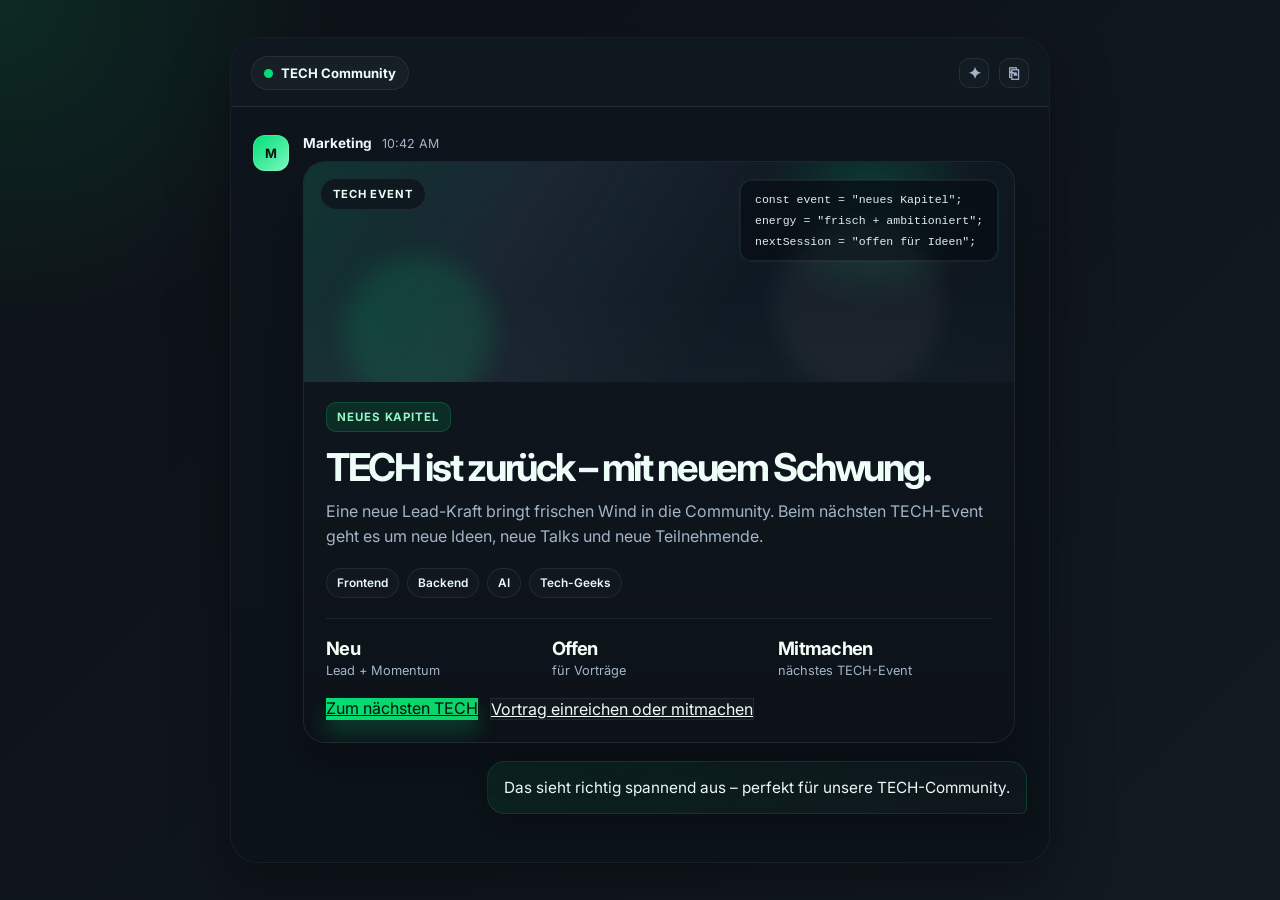
==== commit b7d7a1be: "Add click tracking landing page for TECH CTA" ====
--- a/index.html
+++ b/index.html
@@ -74,8 +74,8 @@
                   </div>
 
                   <div class="cta-row">
-                    <button class="primary">Zum nächsten TECH</button>
-                    <button class="secondary">Vortrag einreichen oder mitmachen</button>
+                    <a class="primary" href="tracking.html?utm_source=teams&utm_medium=channel&utm_campaign=tech_event&utm_content=primary" target="_blank" rel="noopener noreferrer">Zum nächsten TECH</a>
+                    <a class="secondary" href="tracking.html?utm_source=teams&utm_medium=channel&utm_campaign=tech_event&utm_content=secondary" target="_blank" rel="noopener noreferrer">Vortrag einreichen oder mitmachen</a>
                   </div>
                 </div>
               </div>
--- a/styles.css
+++ b/styles.css
@@ -1,15 +1,16 @@
 :root {
-  --bg-1: #f5f5f5;
-  --bg-2: #e8e8e8;
-  --panel: #ffffff;
-  --panel-alt: #f3f3f3;
-  --chat: #f7f7f7;
-  --line: #d9d9d9;
-  --text: #171717;
-  --muted: #616161;
+  --bg-1: #0d1117;
+  --bg-2: #121a22;
+  --panel: #101820;
+  --panel-alt: #151f2a;
+  --chat: #0c141b;
+  --line: rgba(255, 255, 255, 0.08);
+  --text: #edf7f7;
+  --muted: #a2b5c8;
   --soft: #b7b7b7;
-  --accent: #d8d8d8;
-  --shadow: 0 24px 60px rgba(21, 21, 21, 0.10);
+  --accent: #00df75;
+  --accent-strong: #11d067;
+  --shadow: 0 24px 60px rgba(0, 0, 0, 0.35);
 }
 
 * {
@@ -23,7 +24,7 @@
   place-items: center;
   font-family: "Inter", sans-serif;
   background:
-    radial-gradient(circle at top left, rgba(183, 183, 183, 0.22), transparent 20%),
+    radial-gradient(circle at top left, rgba(0, 223, 117, 0.12), transparent 22%),
     linear-gradient(135deg, var(--bg-1), var(--bg-2));
   color: var(--text);
 }
@@ -36,9 +37,9 @@
 .teams-window {
   width: min(100%, 820px);
   margin: 0 auto;
-  background: rgba(255, 255, 255, 0.8);
+  background: rgba(11, 18, 24, 0.9);
   backdrop-filter: blur(18px);
-  border: 1px solid rgba(183, 183, 183, 0.45);
+  border: 1px solid rgba(255, 255, 255, 0.06);
   border-radius: 28px;
   box-shadow: var(--shadow);
   overflow: hidden;
@@ -50,16 +51,16 @@
   justify-content: space-between;
   padding: 18px 20px 16px;
   border-bottom: 1px solid var(--line);
-  background: rgba(255, 255, 255, 0.8);
+  background: rgba(16, 24, 32, 0.95);
 }
 
 .team-pill {
   display: inline-flex;
   align-items: center;
   gap: 8px;
-  background: #f1f1f1;
-  border: 1px solid var(--line);
-  color: #2a2a2a;
+  background: rgba(255, 255, 255, 0.03);
+  border: 1px solid rgba(255, 255, 255, 0.08);
+  color: #effdf8;
   font-weight: 700;
   font-size: 0.82rem;
   padding: 8px 12px;
@@ -73,7 +74,7 @@
   border-radius: 50%;
 }
 
-.dot.blue { background: var(--soft); }
+.dot.blue { background: var(--accent); }
 
 .header-actions {
   display: flex;
@@ -87,13 +88,13 @@
   display: grid;
   place-items: center;
   border-radius: 10px;
-  background: #f4f4f4;
+  background: rgba(255, 255, 255, 0.02);
   border: 1px solid var(--line);
   font-weight: 700;
 }
 
 .chat-thread {
-  background: linear-gradient(180deg, #fafafa, #f2f2f2);
+  background: linear-gradient(180deg, #0d141b, #0b1218);
   padding: 28px 22px 30px;
 }
 
@@ -114,11 +115,11 @@
   border-radius: 12px;
   display: grid;
   place-items: center;
-  color: #1b1b1b;
+  color: #07110e;
   font-weight: 700;
   font-size: 0.8rem;
-  background: linear-gradient(135deg, #d9d9d9, #b7b7b7);
-  box-shadow: inset 0 0 0 1px rgba(0,0,0,0.05);
+  background: linear-gradient(135deg, var(--accent), #7ef7c1);
+  box-shadow: inset 0 0 0 1px rgba(255,255,255,0.15);
 }
 
 .message-content {
@@ -140,18 +141,18 @@
 }
 
 .campaign-card {
-  background: var(--panel);
+  background: linear-gradient(180deg, rgba(16, 24, 32, 0.98), rgba(12, 18, 24, 1));
   border: 1px solid var(--line);
   border-radius: 22px;
   overflow: hidden;
-  box-shadow: 0 18px 35px rgba(23, 23, 23, 0.06);
+  box-shadow: 0 18px 35px rgba(0, 0, 0, 0.25);
 }
 
 .campaign-hero {
   position: relative;
   height: 220px;
   overflow: hidden;
-  background: linear-gradient(135deg, #efefef, #dadada);
+  background: linear-gradient(135deg, #111d29, #0e171f);
 }
 
 .campaign-hero::before {
@@ -159,9 +160,9 @@
   position: absolute;
   inset: 0;
   background:
-    linear-gradient(120deg, rgba(183, 183, 183, 0.22), rgba(97, 97, 97, 0.08), transparent 60%),
-    radial-gradient(circle at 80% 18%, rgba(255,255,255,0.65), transparent 19%),
-    linear-gradient(transparent 0 60%, rgba(0,0,0,0.02));
+    linear-gradient(120deg, rgba(0, 223, 117, 0.12), rgba(148, 163, 184, 0.08), transparent 60%),
+    radial-gradient(circle at 80% 18%, rgba(0, 223, 117, 0.18), transparent 18%),
+    linear-gradient(transparent 0 60%, rgba(255,255,255,0.02));
 }
 
 .code-overlay {
@@ -172,16 +173,16 @@
   gap: 8px;
   padding: 12px 14px;
   border-radius: 12px;
-  background: rgba(255, 255, 255, 0.8);
-  border: 1px solid var(--line);
-  box-shadow: 0 0 0 1px rgba(0,0,0,0.02);
+  background: rgba(8, 14, 20, 0.8);
+  border: 1px solid rgba(255, 255, 255, 0.07);
+  box-shadow: 0 0 0 1px rgba(0, 223, 117, 0.08);
   backdrop-filter: blur(10px);
 }
 
 .code-line {
   font-family: "SFMono-Regular", Consolas, "Liberation Mono", monospace;
   font-size: 0.72rem;
-  color: #2d2d2d;
+  color: #dfeef5;
   white-space: nowrap;
 }
 
@@ -195,7 +196,7 @@
 .orb-one {
   width: 150px;
   height: 150px;
-  background: rgba(183, 183, 183, 0.3);
+  background: rgba(0, 223, 117, 0.18);
   left: 40px;
   bottom: -25px;
 }
@@ -203,7 +204,7 @@
 .orb-two {
   width: 170px;
   height: 170px;
-  background: rgba(255,255,255,0.55);
+  background: rgba(255,255,255,0.06);
   right: 70px;
   bottom: -10px;
 }
@@ -215,9 +216,9 @@
   z-index: 2;
   padding: 8px 12px;
   border-radius: 999px;
-  background: rgba(255, 255, 255, 0.8);
-  border: 1px solid var(--line);
-  color: #1e1e1e;
+  background: rgba(15, 23, 29, 0.9);
+  border: 1px solid rgba(255, 255, 255, 0.08);
+  color: #eefff7;
   font-size: 0.7rem;
   font-weight: 700;
   letter-spacing: 0.08em;
@@ -230,9 +231,9 @@
 
 .eyebrow {
   display: inline-block;
-  background: rgba(183, 183, 183, 0.18);
-  border: 1px solid var(--line);
-  color: #2b2b2b;
+  background: rgba(0, 223, 117, 0.12);
+  border: 1px solid rgba(0, 223, 117, 0.2);
+  color: #95f5c2;
   font-size: 0.72rem;
   font-weight: 700;
   letter-spacing: 0.08em;
@@ -246,7 +247,7 @@
   font-size: clamp(1.9rem, 3vw, 2.7rem);
   line-height: 1.1;
   letter-spacing: -0.06em;
-  color: #1a1a1a;
+  color: #edfdf8;
 }
 
 .campaign-body p {
@@ -266,9 +267,9 @@
 .tag-row span {
   padding: 7px 10px;
   border-radius: 999px;
-  background: #f2f2f2;
-  border: 1px solid var(--line);
-  color: #2a2a2a;
+  background: rgba(255, 255, 255, 0.02);
+  border: 1px solid rgba(255, 255, 255, 0.08);
+  color: #e7fbf5;
   font-size: 0.74rem;
   font-weight: 600;
 }
@@ -291,7 +292,7 @@
 .stats-row strong {
   font-size: 1.15rem;
   letter-spacing: -0.04em;
-  color: #1d1d1d;
+  color: #f2fff9;
 }
 
 .stats-row span {
@@ -321,15 +322,15 @@
 }
 
 .primary {
-  background: linear-gradient(135deg, #d9d9d9, #b7b7b7);
-  color: #111111;
-  box-shadow: 0 12px 20px rgba(0, 0, 0, 0.08);
+  background: linear-gradient(135deg, var(--accent), var(--accent-strong));
+  color: #07110d;
+  box-shadow: 0 12px 20px rgba(0, 223, 117, 0.22);
 }
 
 .secondary {
-  background: #f3f3f3;
-  border: 1px solid var(--line);
-  color: #2d2d2d;
+  background: rgba(255, 255, 255, 0.02);
+  border: 1px solid rgba(255, 255, 255, 0.08);
+  color: #effdf8;
 }
 
 .message.outgoing .message-content.inline {
@@ -338,14 +339,14 @@
 
 .bubble {
   display: inline-block;
-  background: linear-gradient(135deg, #f2f2f2, #eaeaea);
+  background: linear-gradient(135deg, rgba(0, 223, 117, 0.08), rgba(255, 255, 255, 0.02));
   color: var(--text);
-  border: 1px solid var(--line);
+  border: 1px solid rgba(0, 223, 117, 0.14);
   border-radius: 18px 18px 6px 18px;
   padding: 14px 16px;
   font-size: 0.96rem;
   line-height: 1.5;
-  box-shadow: 0 10px 20px rgba(17, 17, 17, 0.04);
+  box-shadow: 0 10px 20px rgba(0, 0, 0, 0.15);
 }
 
 @media (max-width: 700px) {
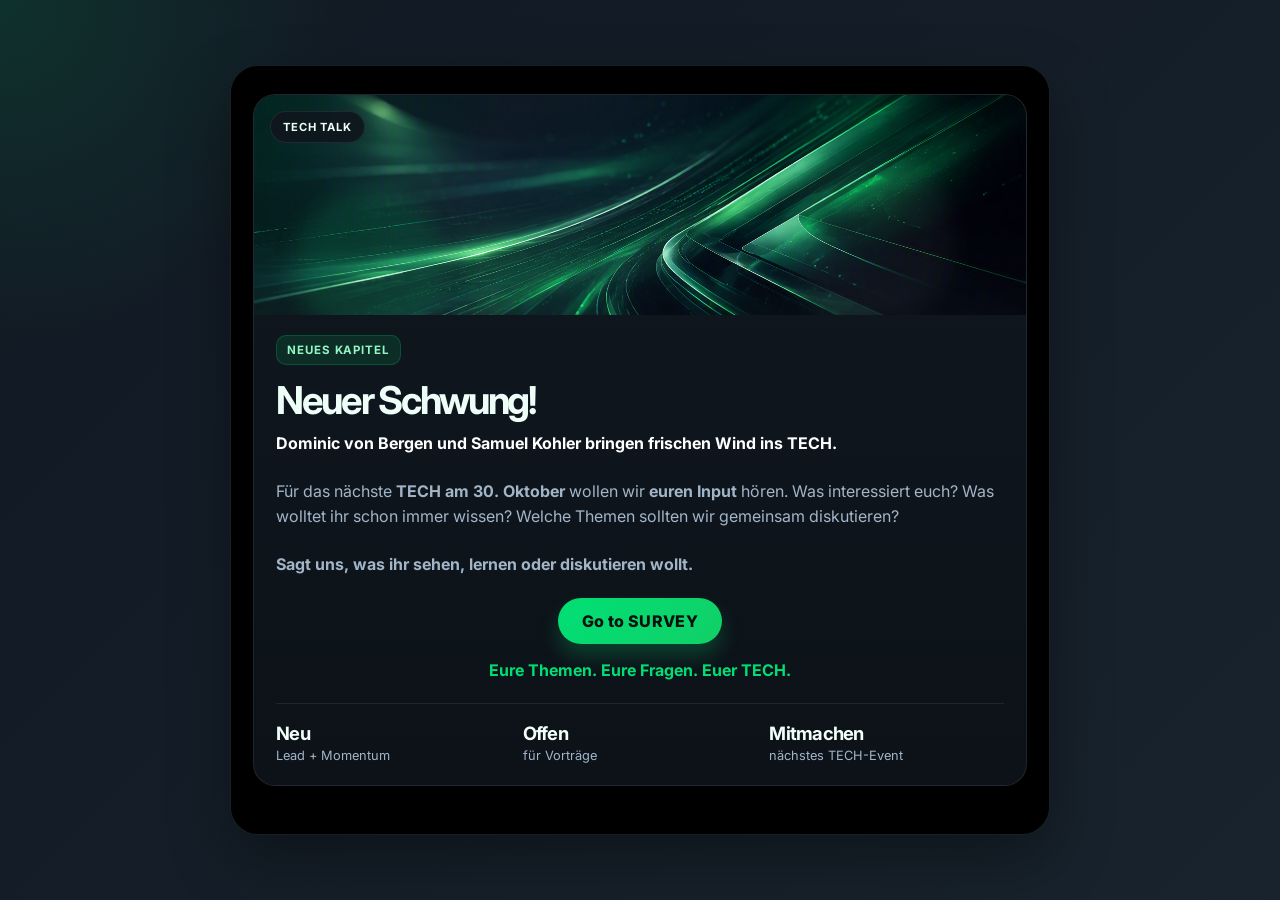
==== commit b02c5413: "Update TECH TALK campaign prototype" ====
--- a/index.html
+++ b/index.html
@@ -3,7 +3,7 @@
   <head>
     <meta charset="UTF-8" />
     <meta name="viewport" content="width=device-width, initial-scale=1.0" />
-    <title>TECH Event Kampagne</title>
+    <title>TECH TALK Kampagne</title>
     <link rel="preconnect" href="https://fonts.googleapis.com" />
     <link rel="preconnect" href="https://fonts.gstatic.com" crossorigin />
     <link href="https://fonts.googleapis.com/css2?family=Inter:wght@400;500;600;700;800&display=swap" rel="stylesheet" />
@@ -12,51 +12,31 @@
   <body>
     <div class="page-shell">
       <div class="teams-window">
-        <header class="teams-header">
-          <div class="team-pill">
-            <span class="dot blue"></span>
-            TECH Community
-          </div>
-          <div class="header-actions">
-            <span class="mini-icon">✦</span>
-            <span class="mini-icon">⎘</span>
-          </div>
-        </header>
-
         <div class="chat-thread">
           <div class="message incoming">
-            <div class="avatar teal">M</div>
             <div class="message-content">
-              <div class="name-row">
-                <strong>Marketing</strong>
-                <span>10:42 AM</span>
-              </div>
-
               <div class="campaign-card">
                 <div class="campaign-hero">
-                  <div class="hero-badge">TECH Event</div>
-                  <div class="code-overlay">
-                    <span class="code-line">const event = "neues Kapitel";</span>
-                    <span class="code-line">energy = "frisch + ambitioniert";</span>
-                    <span class="code-line">nextSession = "offen für Ideen";</span>
-                  </div>
+                  <div class="hero-badge">TECH TALK</div>
                   <div class="glow-orb orb-one"></div>
                   <div class="glow-orb orb-two"></div>
                 </div>
 
                 <div class="campaign-body">
                   <div class="eyebrow">neues Kapitel</div>
-                  <h1>TECH ist zurück – mit neuem Schwung.</h1>
+                  <h1>Neuer Schwung!</h1>
+                  <p><strong>Dominic von Bergen und Samuel Kohler bringen frischen Wind ins TECH.</strong></p>
                   <p>
-                    Eine neue Lead-Kraft bringt frischen Wind in die Community. Beim nächsten TECH-Event geht es um neue Ideen, neue Talks und neue Teilnehmende.
+                    Für das nächste <strong>TECH am 30. Oktober</strong> wollen wir <strong>euren Input</strong> hören.
+                    Was interessiert euch? Was wolltet ihr schon immer wissen? Welche Themen sollten wir gemeinsam diskutieren?
                   </p>
+                  <p><strong>Sagt uns, was ihr sehen, lernen oder diskutieren wollt.</strong></p>
 
-                  <div class="tag-row">
-                    <span>Frontend</span>
-                    <span>Backend</span>
-                    <span>AI</span>
-                    <span>Tech-Geeks</span>
+                  <div class="survey-cta">
+                    <a class="primary" href="https://docs.google.com/forms/d/e/1FAIpQLScYJCUl3rzOAPZwIhVGDv-FnRtNM8dyLG1F3VvtbkytawupyQ/viewform?usp=publish-editor" target="_blank" rel="noopener noreferrer">Go to SURVEY</a>
                   </div>
+
+                  <p class="survey-closing"><strong>Eure Themen. Eure Fragen. Euer TECH.</strong></p>
 
                   <div class="stats-row">
                     <div>
@@ -73,19 +53,7 @@
                     </div>
                   </div>
 
-                  <div class="cta-row">
-                    <a class="primary" href="tracking.html?utm_source=teams&utm_medium=channel&utm_campaign=tech_event&utm_content=primary" target="_blank" rel="noopener noreferrer">Zum nächsten TECH</a>
-                    <a class="secondary" href="tracking.html?utm_source=teams&utm_medium=channel&utm_campaign=tech_event&utm_content=secondary" target="_blank" rel="noopener noreferrer">Vortrag einreichen oder mitmachen</a>
-                  </div>
                 </div>
-              </div>
-            </div>
-          </div>
-
-          <div class="message outgoing">
-            <div class="message-content inline">
-              <div class="bubble">
-                Das sieht richtig spannend aus – perfekt für unsere TECH-Community.
               </div>
             </div>
           </div>
--- a/styles.css
+++ b/styles.css
@@ -1,6 +1,6 @@
 :root {
-  --bg-1: #0d1117;
-  --bg-2: #121a22;
+  --bg-1: #111923;
+  --bg-2: #18232d;
   --panel: #101820;
   --panel-alt: #151f2a;
   --chat: #0c141b;
@@ -94,7 +94,7 @@
 }
 
 .chat-thread {
-  background: linear-gradient(180deg, #0d141b, #0b1218);
+  background: #000000;
   padding: 28px 22px 30px;
 }
 
@@ -103,6 +103,10 @@
   gap: 14px;
   align-items: flex-start;
   margin-bottom: 18px;
+}
+
+.message.incoming {
+  justify-content: center;
 }
 
 .message.outgoing {
@@ -123,7 +127,8 @@
 }
 
 .message-content {
-  max-width: 92%;
+  width: 100%;
+  max-width: 100%;
 }
 
 .name-row {
@@ -152,7 +157,7 @@
   position: relative;
   height: 220px;
   overflow: hidden;
-  background: linear-gradient(135deg, #111d29, #0e171f);
+  background: #0e171f url("Tech%20campaign%20image.png") center / cover no-repeat;
 }
 
 .campaign-hero::before {
@@ -257,6 +262,14 @@
   color: var(--muted);
 }
 
+.campaign-body p:first-of-type strong {
+  color: #ffffff;
+}
+
+.campaign-body p + p {
+  margin-top: 22px;
+}
+
 .tag-row {
   display: flex;
   flex-wrap: wrap;
@@ -325,6 +338,39 @@
   background: linear-gradient(135deg, var(--accent), var(--accent-strong));
   color: #07110d;
   box-shadow: 0 12px 20px rgba(0, 223, 117, 0.22);
+}
+
+.survey-cta {
+  margin-top: 20px;
+  text-align: center;
+}
+
+.survey-cta .primary {
+  display: inline-flex;
+  align-items: center;
+  justify-content: center;
+  min-height: 46px;
+  padding: 12px 24px;
+  border-radius: 999px;
+  font-weight: 800;
+  text-decoration: none;
+  letter-spacing: 0.02em;
+  transition: transform 0.18s ease, box-shadow 0.18s ease, filter 0.18s ease;
+}
+
+.survey-cta .primary:hover {
+  transform: translateY(-2px);
+  filter: brightness(1.08);
+  box-shadow: 0 15px 26px rgba(0, 223, 117, 0.3);
+}
+
+.campaign-body p.survey-closing {
+  margin-top: 14px;
+  text-align: center;
+}
+
+.campaign-body p.survey-closing strong {
+  color: var(--accent);
 }
 
 .secondary {
